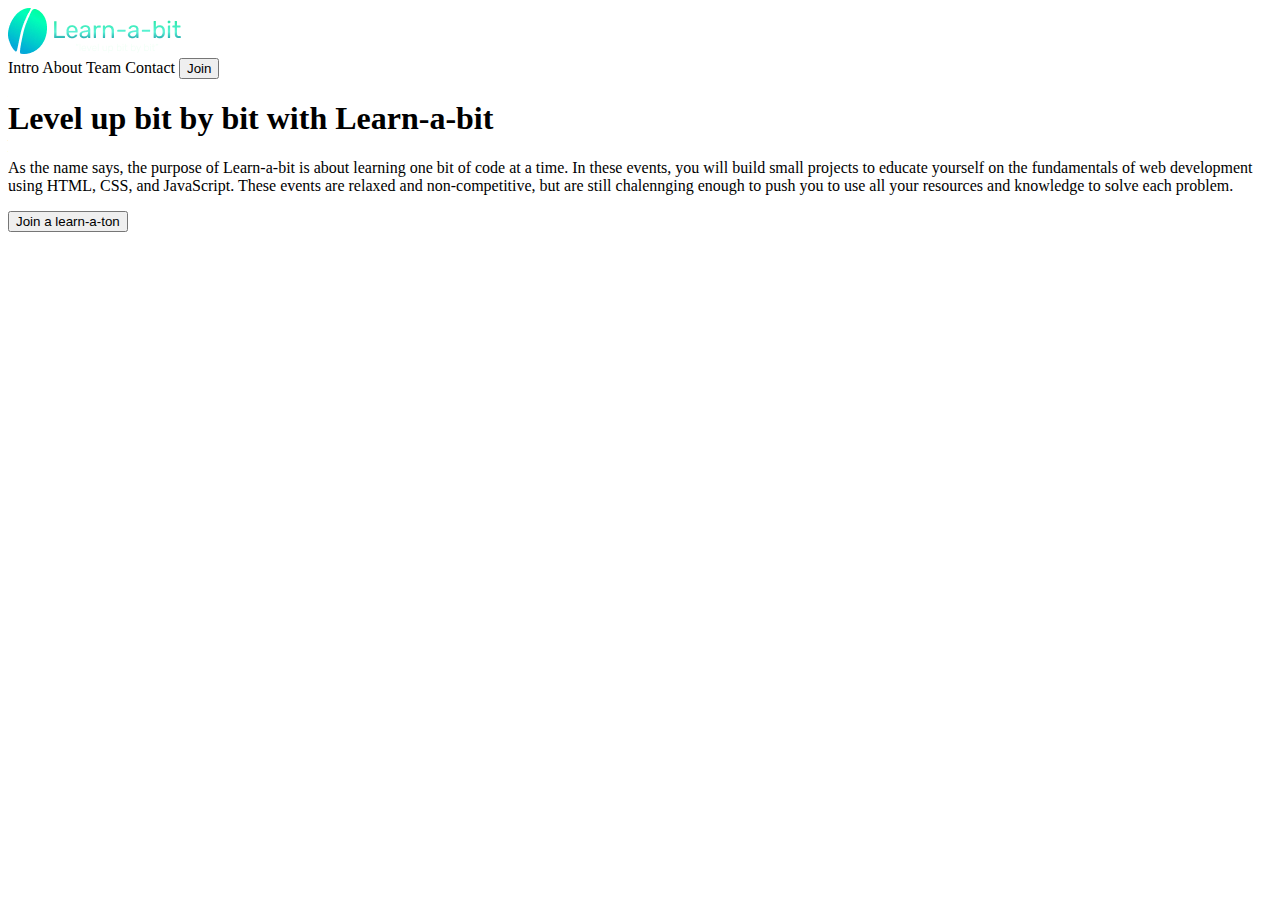
==== index.html @ 454113f9 "add html embedded image" ====
<!DOCTYPE html>
<html lang="en">
  <head>
    <meta charset="UTF-8" />
    <meta http-equiv="X-UA-Compatible" content="IE=edge" />
    <meta name="viewport" content="width=device-width, initial-scale=1.0" />
    <title>Mintbean Learn-a-bit Challenge 01 - Header</title>
  </head>

  <body>
    <header>
      <div>
        <img src="images/learnabit-logo.png">
      </div>
      <nav>
        Intro
        About
        Team
        Contact
        <button>Join</button>
      </nav>

      <div>
        <h1>Level up bit by bit with Learn-a-bit</h1>
        
        <p>As the name says, the purpose of
          Learn-a-bit is about learning one bit
          of code at a time. In these events,
          you will build small projects to
          educate yourself on the fundamentals
          of web development using HTML, CSS,
          and JavaScript. These events are
          relaxed and non-competitive, but are
          still chalennging enough to push you
          to use all your resources and
          knowledge to solve each problem.</p>
        
        <button>Join a learn-a-ton</button>
      </div>
  </header>

  </body>
</html>
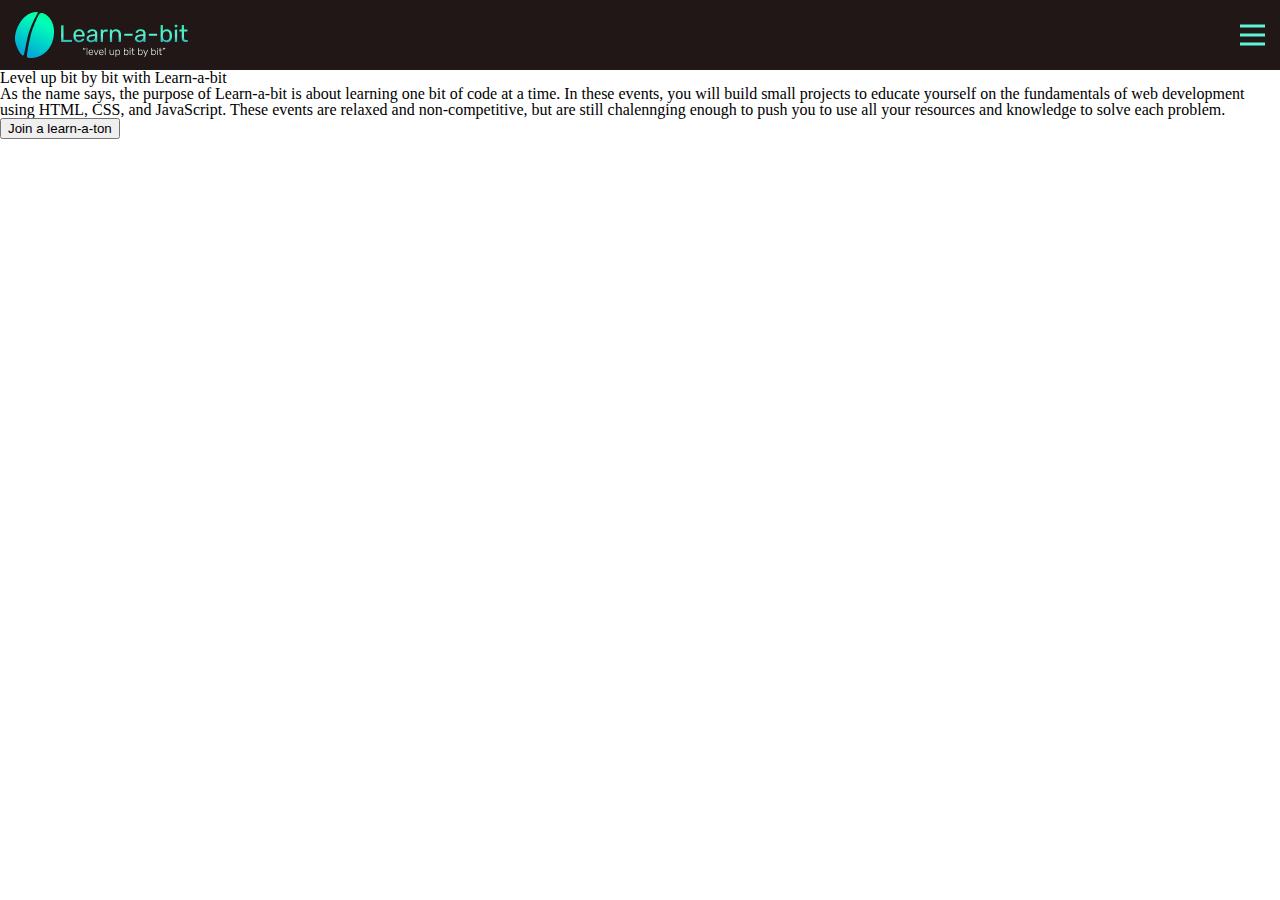
==== commit c16d567f: "add css styling" ====
--- a/index.html
+++ b/index.html
@@ -5,22 +5,31 @@
     <meta http-equiv="X-UA-Compatible" content="IE=edge" />
     <meta name="viewport" content="width=device-width, initial-scale=1.0" />
     <title>Mintbean Learn-a-bit Challenge 01 - Header</title>
+    <link rel="stylesheet" href="styles/reset.css">
+    <link rel="stylesheet" href="styles/styles.css">
   </head>
 
   <body>
     <header>
-      <div>
-        <img src="images/learnabit-logo.png">
+      <div id="nav-bar">
+        <img id="logo-img" src="images/learnabit-logo.png">
+        <nav>
+          <div id="nav-links">
+            Intro |
+            About |
+            Team |
+            Contact
+            <button>Join</button>
+          </div>
+          <div id="hamburger-icon">
+            <div class="icon-line"></div>
+            <div class="icon-line"></div>
+            <div class="icon-line"></div>
+          </div>
+        </nav>
       </div>
-      <nav>
-        Intro
-        About
-        Team
-        Contact
-        <button>Join</button>
-      </nav>
 
-      <div>
+      <div id="header-text">
         <h1>Level up bit by bit with Learn-a-bit</h1>
         
         <p>As the name says, the purpose of
--- a/styles/styles.css
+++ b/styles/styles.css
@@ -0,0 +1,37 @@
+#nav-bar {
+    height: 70px;
+    background-color: #221717;
+    color: #f1fff1;
+    position: relative;
+}
+
+#nav-links {
+    display: none;
+}
+
+#logo-img {
+    padding: 10px 15px;
+    margin: 0;
+    position: absolute;               
+    top: 50%;                         
+    transform: translate(0, -50%);
+}
+
+#hamburger-icon {
+    padding: 10px 15px;
+    position: absolute;
+    top: 50%;                         
+    transform: translate(0, -50%);
+    right: 0;                 
+}
+
+.icon-line {
+    width: 25px;
+    height: 3px;
+    background-color: #5ef4d6;
+    margin: 6px 0;
+}
+
+#header-text {
+    clear: both;
+}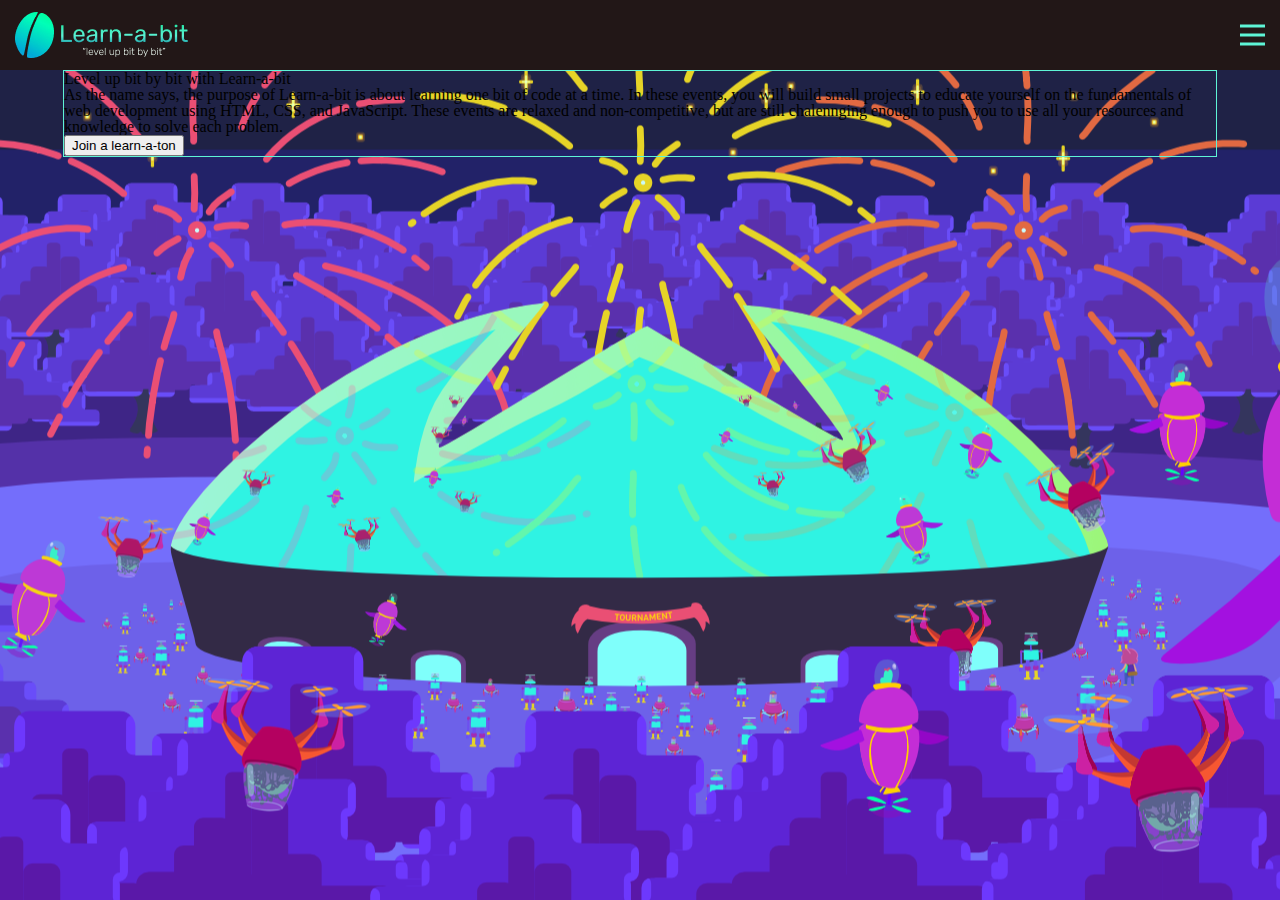
==== commit 34639eb1: "apply css styling" ====
--- a/index.html
+++ b/index.html
@@ -29,7 +29,7 @@
         </nav>
       </div>
 
-      <div id="header-text">
+      <div id="header-field">
         <h1>Level up bit by bit with Learn-a-bit</h1>
         
         <p>As the name says, the purpose of
--- a/styles/styles.css
+++ b/styles/styles.css
@@ -1,3 +1,10 @@
+body {
+    background-image: url("../images/mintbean-dome.png");
+    background-repeat: no-repeat;
+    background-attachment: fixed;
+    background-position: center; 
+}
+
 #nav-bar {
     height: 70px;
     background-color: #221717;
@@ -32,6 +39,8 @@
     margin: 6px 0;
 }
 
-#header-text {
-    clear: both;
+#header-field {
+   width: 90%;
+   margin: auto;
+   border: 1px solid #5ef4d6;
 }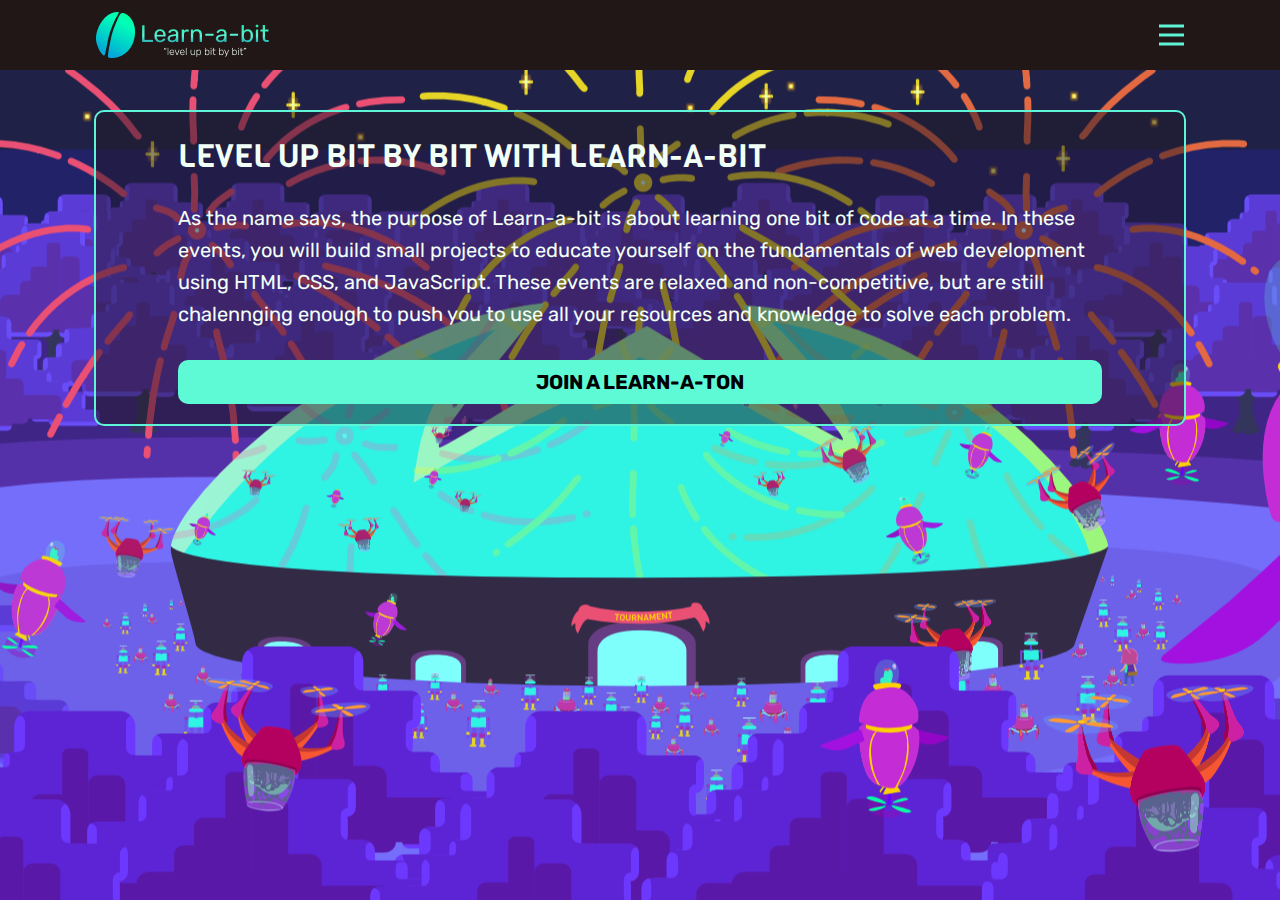
==== commit 791c95c7: "add mobile view styling" ====
--- a/index.html
+++ b/index.html
@@ -7,44 +7,48 @@
     <title>Mintbean Learn-a-bit Challenge 01 - Header</title>
     <link rel="stylesheet" href="styles/reset.css">
     <link rel="stylesheet" href="styles/styles.css">
+    <link href="https://fonts.googleapis.com/css2?family=Rubik:wght@300&family=Viga&display=swap" rel="stylesheet">
   </head>
 
   <body>
     <header>
       <div id="nav-bar">
-        <img id="logo-img" src="images/learnabit-logo.png">
-        <nav>
-          <div id="nav-links">
-            Intro |
-            About |
-            Team |
-            Contact
-            <button>Join</button>
-          </div>
-          <div id="hamburger-icon">
-            <div class="icon-line"></div>
-            <div class="icon-line"></div>
-            <div class="icon-line"></div>
-          </div>
-        </nav>
+        <div id="nav-elements">
+          <img id="logo-img" src="images/learnabit-logo.png">
+          <nav>
+            <div id="nav-links">
+              Intro |
+              About |
+              Team |
+              Contact
+              <button>Join</button>
+            </div>
+            <div id="hamburger-icon">
+              <div class="icon-line"></div>
+              <div class="icon-line"></div>
+              <div class="icon-line"></div>
+            </div>
+          </nav>
+        </div>
       </div>
+      <div id="header-field">
+        <div id="header-text">
+          <h1 id="header-headline">LEVEL UP BIT BY BIT WITH LEARN-A-BIT</h1>
+          <p id="header-description">As the name says, the purpose of
+            Learn-a-bit is about learning one bit
+            of code at a time. In these events,
+            you will build small projects to
+            educate yourself on the fundamentals
+            of web development using HTML, CSS,
+            and JavaScript. These events are
+            relaxed and non-competitive, but are
+            still chalennging enough to push you
+            to use all your resources and
+            knowledge to solve each problem.</p>
+          
+          <button id="join-btn">JOIN A LEARN-A-TON</button>
+        </div>
 
-      <div id="header-field">
-        <h1>Level up bit by bit with Learn-a-bit</h1>
-        
-        <p>As the name says, the purpose of
-          Learn-a-bit is about learning one bit
-          of code at a time. In these events,
-          you will build small projects to
-          educate yourself on the fundamentals
-          of web development using HTML, CSS,
-          and JavaScript. These events are
-          relaxed and non-competitive, but are
-          still chalennging enough to push you
-          to use all your resources and
-          knowledge to solve each problem.</p>
-        
-        <button>Join a learn-a-ton</button>
       </div>
   </header>
 
--- a/styles/styles.css
+++ b/styles/styles.css
@@ -12,12 +12,18 @@
     position: relative;
 }
 
+#nav-elements {
+    height: 70px;
+    width: 85%;
+    margin: auto;
+    position: relative;
+}
+
 #nav-links {
     display: none;
 }
 
 #logo-img {
-    padding: 10px 15px;
     margin: 0;
     position: absolute;               
     top: 50%;                         
@@ -25,7 +31,6 @@
 }
 
 #hamburger-icon {
-    padding: 10px 15px;
     position: absolute;
     top: 50%;                         
     transform: translate(0, -50%);
@@ -40,7 +45,45 @@
 }
 
 #header-field {
-   width: 90%;
+   width: 85%;
    margin: auto;
-   border: 1px solid #5ef4d6;
+   margin-top: 40px;
+   border: 2.5px solid #5ef4d6;
+   border-radius: 10px;
+   background-color: rgba(34,23,39,0.5);
+}
+
+#header-text {
+    width: 85%;
+    margin: auto;
+}
+
+#header-headline {
+    font-family: 'Viga', sans-serif;
+    font-size: 32px;
+    color: #f1fff6;
+    padding-top: 25px;
+    padding-bottom: 25px;
+    line-height: 1.25;
+}
+
+#header-description {
+    font-family: 'Rubik', sans-serif;
+    font-size: 20px;
+    color: #f1fff6;
+    line-height: 1.6;
+    margin-bottom: 30px;
+}
+
+#join-btn {
+    width: 100%;
+    font-family: 'Rubik', sans-serif;
+    font-size: 20px;
+    font-weight: bold;
+    background-color: #5efad6;
+    border: none;
+    border-radius: 10px;
+    padding-top: 10px;
+    padding-bottom: 10px;
+    margin-bottom: 20px;
 }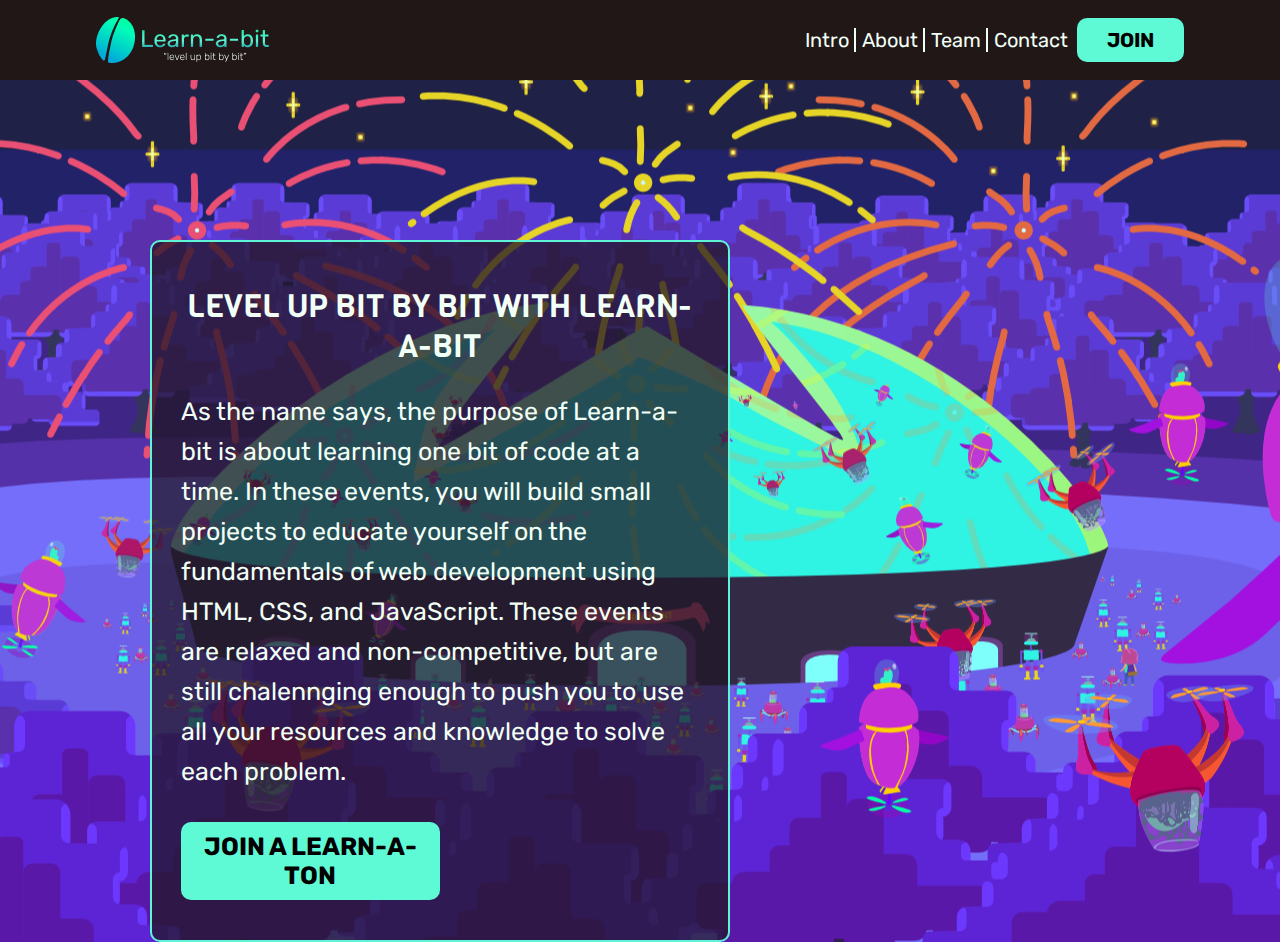
==== commit bdee2edc: "add desktop styling" ====
--- a/index.html
+++ b/index.html
@@ -11,17 +11,17 @@
   </head>
 
   <body>
-    <header>
+    <header id="header-field">
       <div id="nav-bar">
         <div id="nav-elements">
           <img id="logo-img" src="images/learnabit-logo.png">
           <nav>
             <div id="nav-links">
-              Intro |
-              About |
-              Team |
-              Contact
-              <button>Join</button>
+              <a class="nav-link" href="#">Intro</a>
+              <a class="nav-link" href="#">About</a>
+              <a class="nav-link" href="#">Team</a>
+              <a class="nav-link" id="no-side-border" href="#">Contact</a>
+              <button id="nav-btn">JOIN</button>
             </div>
             <div id="hamburger-icon">
               <div class="icon-line"></div>
@@ -31,24 +31,24 @@
           </nav>
         </div>
       </div>
-      <div id="header-field">
-        <div id="header-text">
-          <h1 id="header-headline">LEVEL UP BIT BY BIT WITH LEARN-A-BIT</h1>
-          <p id="header-description">As the name says, the purpose of
-            Learn-a-bit is about learning one bit
-            of code at a time. In these events,
-            you will build small projects to
-            educate yourself on the fundamentals
-            of web development using HTML, CSS,
-            and JavaScript. These events are
-            relaxed and non-competitive, but are
-            still chalennging enough to push you
-            to use all your resources and
-            knowledge to solve each problem.</p>
-          
-          <button id="join-btn">JOIN A LEARN-A-TON</button>
+      <div id="header-hero-field">
+        <div id="header-box">
+          <div id="header-text">
+            <h1 id="header-headline">LEVEL UP BIT BY BIT WITH LEARN-A-BIT</h1>
+            <p id="header-description">As the name says, the purpose of
+              Learn-a-bit is about learning one bit
+              of code at a time. In these events,
+              you will build small projects to
+              educate yourself on the fundamentals
+              of web development using HTML, CSS,
+              and JavaScript. These events are
+              relaxed and non-competitive, but are
+              still chalennging enough to push you
+              to use all your resources and
+              knowledge to solve each problem.</p>
+            <button id="join-btn">JOIN A LEARN-A-TON</button>
+          </div>
         </div>
-
       </div>
   </header>
 
--- a/styles/styles.css
+++ b/styles/styles.css
@@ -5,15 +5,18 @@
     background-position: center; 
 }
 
-#nav-bar {
-    height: 70px;
-    background-color: #221717;
-    color: #f1fff1;
+#header-field {
     position: relative;
 }
 
+#nav-bar {
+    height: 80px;
+    background-color: #221717;
+    color: #f1fff1;
+}
+
 #nav-elements {
-    height: 70px;
+    height: 80px;
     width: 85%;
     margin: auto;
     position: relative;
@@ -21,6 +24,30 @@
 
 #nav-links {
     display: none;
+}
+
+.nav-link {
+    font-family: 'Rubik', sans-serif;
+    color: #f1fff6;
+    font-size: 20px;
+    text-decoration: none;
+    border-right: 2px solid #f1fff6;
+    padding-right: 5px;
+    padding-left: 2px;
+}
+
+#no-side-border {
+    border-right: none;
+}
+
+#nav-btn {
+    font-family: 'Rubik', sans-serif;
+    font-size: 20px;
+    font-weight: bold;
+    background-color: #5efad6;
+    border: none;
+    border-radius: 10px;
+    padding: 10px 30px;
 }
 
 #logo-img {
@@ -44,18 +71,23 @@
     margin: 6px 0;
 }
 
-#header-field {
-   width: 85%;
-   margin: auto;
+#header-hero-field {
+    width: 85%;
+    margin: auto;
+}
+
+#header-box {
+   width: 100%;
    margin-top: 40px;
    border: 2.5px solid #5ef4d6;
    border-radius: 10px;
-   background-color: rgba(34,23,39,0.5);
+   background-color: rgba(34,23,39,0.75);
 }
 
 #header-text {
-    width: 85%;
+    width: 90%;
     margin: auto;
+    padding: 20px 10px;
 }
 
 #header-headline {
@@ -65,6 +97,7 @@
     padding-top: 25px;
     padding-bottom: 25px;
     line-height: 1.25;
+    text-align: center;
 }
 
 #header-description {
@@ -86,4 +119,37 @@
     padding-top: 10px;
     padding-bottom: 10px;
     margin-bottom: 20px;
+}
+
+/* DESKTOP STYLING */
+@media screen and (min-width: 1224px) {
+
+    #nav-links {
+        display: block;
+        position: absolute;
+        top: 50%;                         
+        transform: translate(0, -50%);
+        right: 0; 
+    }
+
+    #hamburger-icon {
+        display: none;
+    }
+
+    #header-box {
+        width: 45%;
+        position: absolute;
+        top: 200px;
+        left: 150px;
+    }
+
+    #header-description {
+        font-size: 25px;
+    }
+
+    #join-btn {
+        width: 50%;
+        font-size: 25px;
+    }
+
 }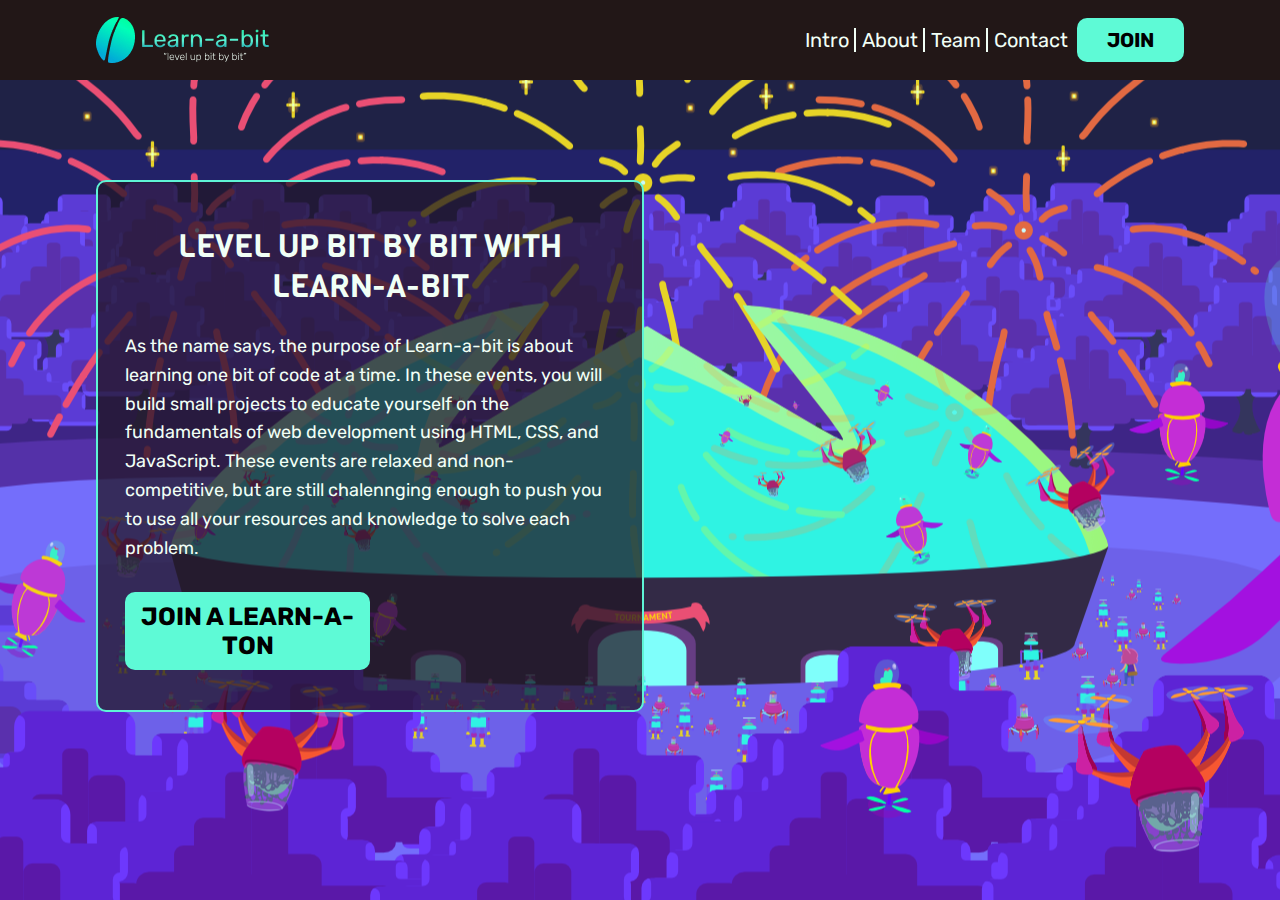
==== commit e3f308d4: "applied semantic code reworked css on navigation in desktop view" ====
--- a/index.html
+++ b/index.html
@@ -11,19 +11,19 @@
   </head>
 
   <body>
-    <header id="header-field">
-      <div id="nav-bar">
-        <div id="nav-elements">
-          <img id="logo-img" src="images/learnabit-logo.png">
+    <header class="header-field">
+      <div class="nav-bar">
+        <div class="nav-elements">
           <nav>
-            <div id="nav-links">
-              <a class="nav-link" href="#">Intro</a>
-              <a class="nav-link" href="#">About</a>
-              <a class="nav-link" href="#">Team</a>
-              <a class="nav-link" id="no-side-border" href="#">Contact</a>
-              <button id="nav-btn">JOIN</button>
-            </div>
-            <div id="hamburger-icon">
+            <img class="logo-img" src="images/learnabit-logo.png">
+            <ul class="nav-links">
+              <li class="nav-link"><a class="link" href="#">Intro</a></li>
+              <li class="nav-link"><a class="link" href="#">About</a></li>
+              <li class="nav-link"><a class="link" href="#">Team</a></li>
+              <li class="nav-link"><a class="link no-side-border"" href="#">Contact</a></li>
+              <li class="nav-link no-side-border"><button class="nav-btn">JOIN</button></li>
+            </ul>
+            <div class="hamburger-icon">
               <div class="icon-line"></div>
               <div class="icon-line"></div>
               <div class="icon-line"></div>
@@ -31,11 +31,11 @@
           </nav>
         </div>
       </div>
-      <div id="header-hero-field">
-        <div id="header-box">
-          <div id="header-text">
-            <h1 id="header-headline">LEVEL UP BIT BY BIT WITH LEARN-A-BIT</h1>
-            <p id="header-description">As the name says, the purpose of
+      <div class="header-hero-field">
+        <section class="header-box">
+          <article class="header-text">
+            <h1 class="header-headline">LEVEL UP BIT BY BIT WITH LEARN-A-BIT</h1>
+            <p class="header-description">As the name says, the purpose of
               Learn-a-bit is about learning one bit
               of code at a time. In these events,
               you will build small projects to
@@ -46,11 +46,10 @@
               still chalennging enough to push you
               to use all your resources and
               knowledge to solve each problem.</p>
-            <button id="join-btn">JOIN A LEARN-A-TON</button>
-          </div>
-        </div>
+            <button class="join-btn">JOIN A LEARN-A-TON</button>
+            </article>
+        </section>
       </div>
-  </header>
-
+    </header>
   </body>
 </html>
--- a/styles/styles.css
+++ b/styles/styles.css
@@ -1,32 +1,30 @@
-body {
+.header-field {
     background-image: url("../images/mintbean-dome.png");
     background-repeat: no-repeat;
     background-attachment: fixed;
     background-position: center; 
+    height:100vh;
 }
 
-#header-field {
-    position: relative;
-}
-
-#nav-bar {
+/* -----NAVIGATION BAR----- */
+.nav-bar {
     height: 80px;
     background-color: #221717;
     color: #f1fff1;
 }
 
-#nav-elements {
+.nav-elements {
     height: 80px;
     width: 85%;
     margin: auto;
     position: relative;
 }
 
-#nav-links {
+.nav-links {
     display: none;
 }
 
-.nav-link {
+/* .nav-link {
     font-family: 'Rubik', sans-serif;
     color: #f1fff6;
     font-size: 20px;
@@ -36,11 +34,11 @@
     padding-left: 2px;
 }
 
-#no-side-border {
+.no-side-border {
     border-right: none;
 }
 
-#nav-btn {
+.nav-btn {
     font-family: 'Rubik', sans-serif;
     font-size: 20px;
     font-weight: bold;
@@ -48,16 +46,16 @@
     border: none;
     border-radius: 10px;
     padding: 10px 30px;
-}
+} */
 
-#logo-img {
+.logo-img {
     margin: 0;
     position: absolute;               
     top: 50%;                         
     transform: translate(0, -50%);
 }
 
-#hamburger-icon {
+.hamburger-icon {
     position: absolute;
     top: 50%;                         
     transform: translate(0, -50%);
@@ -71,12 +69,13 @@
     margin: 6px 0;
 }
 
-#header-hero-field {
+/* -----HEADER FIELD----- */
+.header-hero-field {
     width: 85%;
     margin: auto;
 }
 
-#header-box {
+.header-box {
    width: 100%;
    margin-top: 40px;
    border: 2.5px solid #5ef4d6;
@@ -84,13 +83,13 @@
    background-color: rgba(34,23,39,0.75);
 }
 
-#header-text {
+.header-text {
     width: 90%;
     margin: auto;
     padding: 20px 10px;
 }
 
-#header-headline {
+.header-headline {
     font-family: 'Viga', sans-serif;
     font-size: 32px;
     color: #f1fff6;
@@ -100,7 +99,7 @@
     text-align: center;
 }
 
-#header-description {
+.header-description {
     font-family: 'Rubik', sans-serif;
     font-size: 20px;
     color: #f1fff6;
@@ -108,7 +107,7 @@
     margin-bottom: 30px;
 }
 
-#join-btn {
+.join-btn {
     width: 100%;
     font-family: 'Rubik', sans-serif;
     font-size: 20px;
@@ -123,31 +122,58 @@
 
 /* DESKTOP STYLING */
 @media screen and (min-width: 1224px) {
-
-    #nav-links {
-        display: block;
+    .nav-links {
+        display: inline;
+        float: right;
+        list-style-type: none;
         position: absolute;
-        top: 50%;                         
-        transform: translate(0, -50%);
-        right: 0; 
+        top: 50%;
+        right: 0;
+        transform: translate(-0%, -50%);
     }
 
-    #hamburger-icon {
+    .nav-link {
+        display: inline;
+    }
+
+    .link {
+        font-family: 'Rubik', sans-serif;
+        color: #f1fff6;
+        font-size: 20px;
+        text-decoration: none;
+        border-right: 2px solid #f1fff6;
+        padding-right: 5px;
+        padding-left: 2px;
+    }
+    
+    .no-side-border {
+        border-right: none;
+    }
+    
+    .nav-btn {
+        font-family: 'Rubik', sans-serif;
+        font-size: 20px;
+        font-weight: bold;
+        background-color: #5efad6;
+        border: none;
+        border-radius: 10px;
+        padding: 10px 30px;
+    }
+
+     .hamburger-icon {
         display: none;
     }
 
-    #header-box {
-        width: 45%;
-        position: absolute;
-        top: 200px;
-        left: 150px;
+    .header-box {
+        width: 50%;
+        margin-top: 100px;
     }
 
-    #header-description {
-        font-size: 25px;
+    .header-description {
+        font-size: 18px;
     }
 
-    #join-btn {
+    .join-btn {
         width: 50%;
         font-size: 25px;
     }
